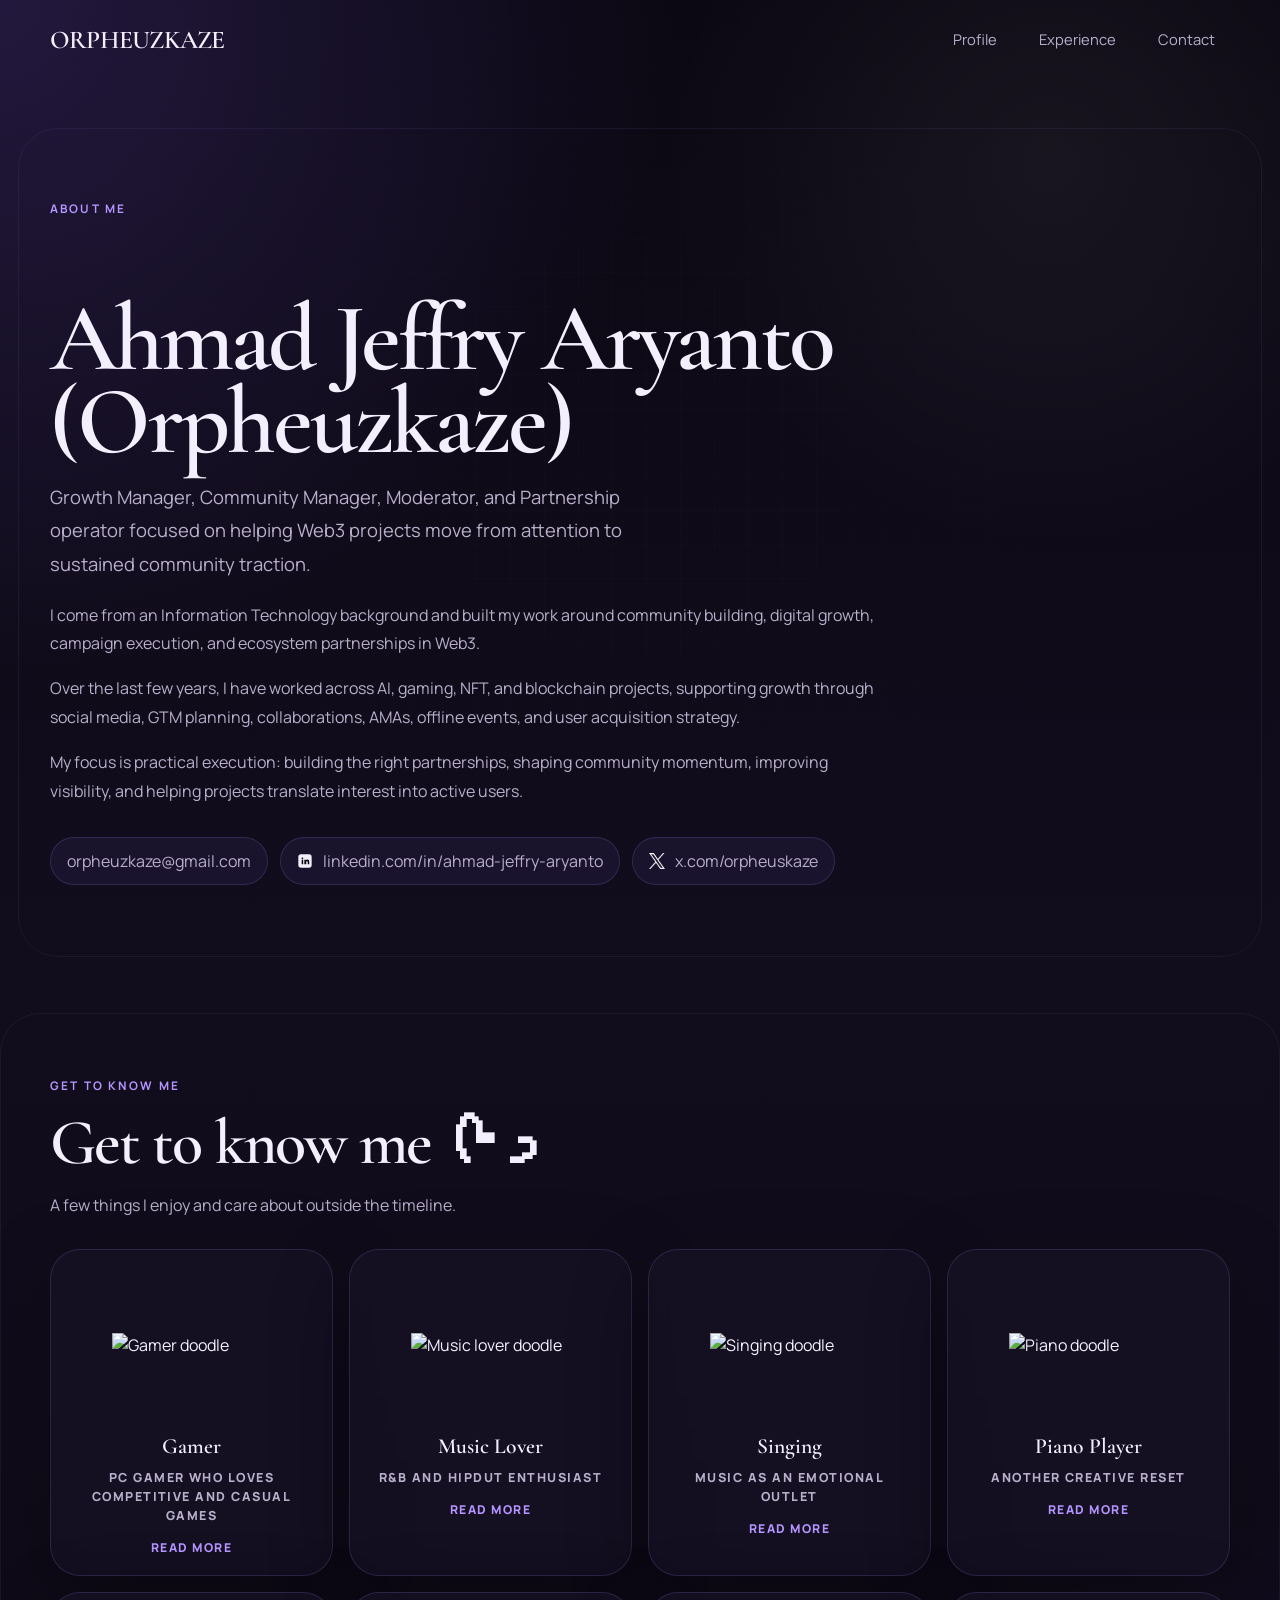
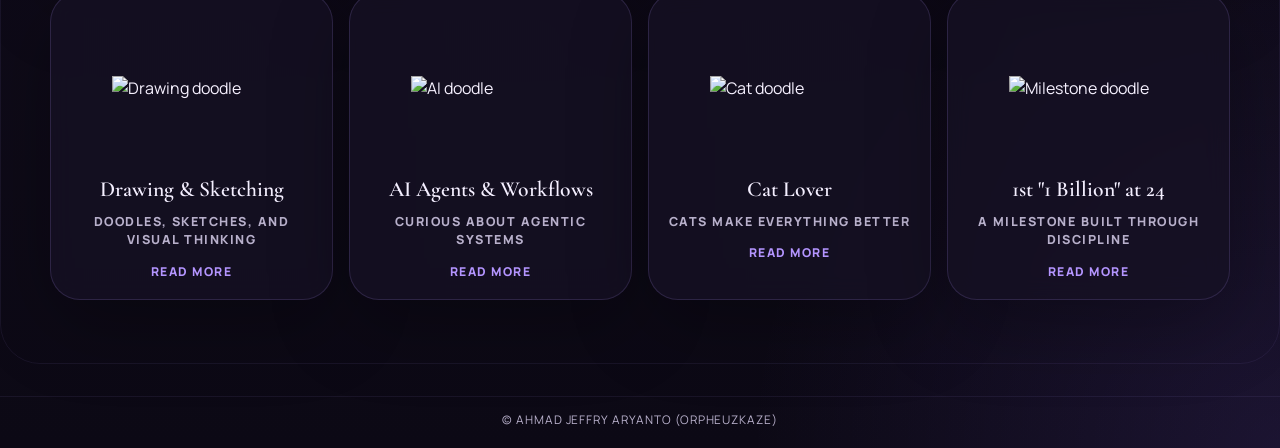
==== profile.html @ c7b9af0c "Initial portfolio site" ====
<!DOCTYPE html>
<html lang="en">
  <head>
    <meta charset="UTF-8" />
    <meta name="viewport" content="width=device-width, initial-scale=1.0" />
    <title>About Ahmad Jeffry Aryanto</title>
    <meta
      name="description"
      content="More about Ahmad Jeffry Aryanto (Orpheuzkaze), including profile, focus areas, and background."
    />
    <link rel="preconnect" href="https://fonts.googleapis.com" />
    <link rel="preconnect" href="https://fonts.gstatic.com" crossorigin />
    <link
      href="https://fonts.googleapis.com/css2?family=Cormorant+Garamond:wght@500;600;700&family=Manrope:wght@400;500;600;700;800&display=swap"
      rel="stylesheet"
    />
    <link rel="stylesheet" href="./styles.css?v=20260502h" />
  </head>
  <body>
    <header class="site-header">
      <div class="container header-inner">
        <a class="brand" href="./index.html">ORPHEUZKAZE</a>
        <nav class="site-nav">
          <a href="./index.html#profile">Profile</a>
          <a href="./index.html#experience">Experience</a>
          <a href="./index.html#contact">Contact</a>
        </nav>
      </div>
    </header>

    <main class="subpage-main">
      <section class="section">
        <div class="container profile-page-grid">
          <div class="profile-copy">
            <p class="eyebrow">About Me</p>
            <h1 class="subpage-title">Ahmad Jeffry Aryanto (Orpheuzkaze)</h1>
            <p class="profile-lead">
              Growth Manager, Community Manager, Moderator, and Partnership
              operator focused on helping Web3 projects move from attention to
              sustained community traction.
            </p>
            <p class="body-text">
              I come from an Information Technology background and built my work
              around community building, digital growth, campaign execution, and
              ecosystem partnerships in Web3.
            </p>
            <p class="body-text">
              Over the last few years, I have worked across AI, gaming, NFT,
              and blockchain projects, supporting growth through social media,
              GTM planning, collaborations, AMAs, offline events, and user
              acquisition strategy.
            </p>
            <p class="body-text">
              My focus is practical execution: building the right partnerships,
              shaping community momentum, improving visibility, and helping
              projects translate interest into active users.
            </p>

            <div class="contact-row">
              <a href="mailto:orpheuzkaze@gmail.com" class="social-link">
                <span>orpheuzkaze@gmail.com</span>
              </a>
              <a href="https://www.linkedin.com/in/ahmad-jeffry-aryanto-00a70b88/?locale=en" target="_blank" rel="noreferrer" class="social-link">
                <span class="social-icon social-icon-linkedin" aria-hidden="true">
                  <svg viewBox="0 0 24 24" aria-hidden="true" focusable="false">
                    <rect x="2" y="2" width="20" height="20" rx="4" fill="currentColor"></rect>
                    <path fill="#09070f" d="M7 10h2.3v7H7zm1.15-3.3a1.35 1.35 0 1 1 0 2.7 1.35 1.35 0 0 1 0-2.7zM11 10h2.2v1h.03c.31-.58 1.1-1.2 2.27-1.2 2.43 0 2.88 1.6 2.88 3.7V17h-2.3v-3.1c0-.74-.01-1.69-1.03-1.69-1.04 0-1.2.81-1.2 1.64V17H11z"></path>
                  </svg>
                </span>
                <span>linkedin.com/in/ahmad-jeffry-aryanto</span>
              </a>
              <a href="https://x.com/orpheuskaze" target="_blank" rel="noreferrer" class="social-link">
                <img src="./assets/x-logo-icon.png" alt="" class="social-icon-image" aria-hidden="true" />
                <span>x.com/orpheuskaze</span>
              </a>
            </div>
          </div>
        </div>
      </section>

      <section class="section">
        <div class="container">
          <p class="eyebrow">Get To Know Me</p>
          <h2>Get to know me ᢉ𐭩</h2>
          <p class="experience-summary">A few things I enjoy and care about outside the timeline.</p>

          <div class="beyond-grid">
            <details class="beyond-card">
              <summary class="beyond-card__summary">
                <span class="beyond-card__image-wrap">
                  <img src="https://www.lintangkusuma.site/images/doodle-gaming.jpg" alt="Gamer doodle" class="beyond-card__image" loading="lazy" />
                </span>
                <span class="beyond-card__title">Gamer</span>
                <span class="beyond-card__short">PC gamer who loves competitive and casual games</span>
                <span class="beyond-card__toggle">Read more</span>
              </summary>
              <p class="beyond-card__detail">I'm a PC gamer through and through and always up for a good session. While I play a variety of games, Dota 2 holds a special place for me. Gaming keeps my strategy, patience, and focus sharp under pressure.</p>
            </details>

            <details class="beyond-card">
              <summary class="beyond-card__summary">
                <span class="beyond-card__image-wrap">
                  <img src="https://www.lintangkusuma.site/images/doodle-music.jpg" alt="Music lover doodle" class="beyond-card__image" loading="lazy" />
                </span>
                <span class="beyond-card__title">Music Lover</span>
                <span class="beyond-card__short">R&amp;B and hipdut enthusiast</span>
                <span class="beyond-card__toggle">Read more</span>
              </summary>
              <p class="beyond-card__detail">My playlist is a mix of R&amp;B and Indonesian hip-hop. Music keeps me focused while working and gives me energy outside of work too.</p>
            </details>

            <details class="beyond-card">
              <summary class="beyond-card__summary">
                <span class="beyond-card__image-wrap">
                  <img src="https://www.lintangkusuma.site/images/doodle-singing.jpg" alt="Singing doodle" class="beyond-card__image" loading="lazy" />
                </span>
                <span class="beyond-card__title">Singing</span>
                <span class="beyond-card__short">Music as an emotional outlet</span>
                <span class="beyond-card__toggle">Read more</span>
              </summary>
              <p class="beyond-card__detail">Singing is one of the easiest ways for me to release stress and reset my mood. It keeps me grounded and helps me stay balanced.</p>
            </details>

            <details class="beyond-card">
              <summary class="beyond-card__summary">
                <span class="beyond-card__image-wrap">
                  <img src="https://www.lintangkusuma.site/images/doodle-piano.jpg" alt="Piano doodle" class="beyond-card__image" loading="lazy" />
                </span>
                <span class="beyond-card__title">Piano Player</span>
                <span class="beyond-card__short">Another creative reset</span>
                <span class="beyond-card__toggle">Read more</span>
              </summary>
              <p class="beyond-card__detail">Playing piano gives me another creative outlet away from screens. It helps me slow down, focus, and recharge.</p>
            </details>

            <details class="beyond-card">
              <summary class="beyond-card__summary">
                <span class="beyond-card__image-wrap">
                  <img src="https://www.lintangkusuma.site/images/doodle-drawing.jpg" alt="Drawing doodle" class="beyond-card__image" loading="lazy" />
                </span>
                <span class="beyond-card__title">Drawing &amp; Sketching</span>
                <span class="beyond-card__short">Doodles, sketches, and visual thinking</span>
                <span class="beyond-card__toggle">Read more</span>
              </summary>
              <p class="beyond-card__detail">I like drawing and sketching casually. It helps me clear my head and think about ideas from a different visual angle.</p>
            </details>

            <details class="beyond-card">
              <summary class="beyond-card__summary">
                <span class="beyond-card__image-wrap">
                  <img src="https://www.lintangkusuma.site/images/doodle-ai.jpg" alt="AI doodle" class="beyond-card__image" loading="lazy" />
                </span>
                <span class="beyond-card__title">AI Agents &amp; Workflows</span>
                <span class="beyond-card__short">Curious about agentic systems</span>
                <span class="beyond-card__toggle">Read more</span>
              </summary>
              <p class="beyond-card__detail">I am deeply curious about AI agents, agentic workflows, and how automation can support complex execution. I enjoy exploring where these systems can create leverage.</p>
            </details>

            <details class="beyond-card">
              <summary class="beyond-card__summary">
                <span class="beyond-card__image-wrap">
                  <img src="https://www.lintangkusuma.site/images/doodle-cat.jpg" alt="Cat doodle" class="beyond-card__image" loading="lazy" />
                </span>
                <span class="beyond-card__title">Cat Lover</span>
                <span class="beyond-card__short">Cats make everything better</span>
                <span class="beyond-card__toggle">Read more</span>
              </summary>
              <p class="beyond-card__detail">I absolutely adore cats. They bring calm energy, personality, and a kind of quiet comfort that makes everything feel lighter.</p>
            </details>

            <details class="beyond-card">
              <summary class="beyond-card__summary">
                <span class="beyond-card__image-wrap">
                  <img src="https://www.lintangkusuma.site/images/doodle-milestone.jpg" alt="Milestone doodle" class="beyond-card__image" loading="lazy" />
                </span>
                <span class="beyond-card__title">1st "1 Billion" at 24</span>
                <span class="beyond-card__short">A milestone built through discipline</span>
                <span class="beyond-card__toggle">Read more</span>
              </summary>
              <p class="beyond-card__detail">Reaching my first 1 billion rupiah at 24 mattered because of what it represented: discipline, sacrifice, consistency, and building real security for my family.</p>
            </details>
          </div>
        </div>
      </section>
    </main>

    <footer class="site-footer">
      <div class="container">
        <p>&copy; Ahmad Jeffry Aryanto (Orpheuzkaze)</p>
      </div>
    </footer>
    <script src="./site.js?v=20260502d"></script>
  </body>
</html>
---- styles.css ----
:root {
  --bg: #0b0813;
  --bg-soft: #130f20;
  --panel: rgba(22, 17, 35, 0.8);
  --panel-strong: rgba(27, 21, 42, 0.94);
  --text: #f4efff;
  --muted: #b8b0cb;
  --accent: #8d63ff;
  --accent-strong: #b495ff;
  --border: rgba(180, 149, 255, 0.16);
  --border-strong: rgba(180, 149, 255, 0.32);
  --shadow: 0 24px 80px rgba(0, 0, 0, 0.28);
  --max-width: 1180px;
}

* {
  box-sizing: border-box;
}

*::before,
*::after {
  box-sizing: border-box;
}

html {
  scroll-behavior: smooth;
}

body {
  margin: 0;
  overflow-x: hidden;
  font-family: "Manrope", sans-serif;
  line-height: 1.6;
  color: var(--text);
  background:
    radial-gradient(circle at top left, rgba(141, 99, 255, 0.18), transparent 28%),
    radial-gradient(circle at 82% 8%, rgba(255, 255, 255, 0.05), transparent 18%),
    radial-gradient(circle at bottom right, rgba(141, 99, 255, 0.12), transparent 22%),
    linear-gradient(180deg, #0b0813 0%, #120d1d 48%, #0c0915 100%);
}

body::before {
  content: "";
  position: fixed;
  inset: 0;
  pointer-events: none;
  background-image:
    linear-gradient(rgba(255, 255, 255, 0.028) 1px, transparent 1px),
    linear-gradient(90deg, rgba(255, 255, 255, 0.028) 1px, transparent 1px);
  background-size: 34px 34px;
  mask-image: radial-gradient(circle at center, black 22%, transparent 92%);
  opacity: 0.45;
}

a {
  color: inherit;
  text-decoration: none;
  overflow-wrap: anywhere;
}

img {
  display: block;
  width: 100%;
  max-width: 100%;
}

.container {
  width: min(calc(100% - 40px), var(--max-width));
  margin: 0 auto;
}

.site-header {
  position: sticky;
  top: 0;
  z-index: 20;
  transition: background-color 180ms ease, border-color 180ms ease, box-shadow 180ms ease;
}

.site-header.is-scrolled {
  background: rgba(11, 8, 19, 0.78);
  backdrop-filter: blur(18px);
  border-bottom: 1px solid rgba(180, 149, 255, 0.08);
  box-shadow: 0 10px 40px rgba(0, 0, 0, 0.18);
}

.header-inner {
  display: flex;
  align-items: center;
  justify-content: space-between;
  gap: 20px;
  padding: 18px 0;
}

.brand,
h1,
h2,
h3,
.section-title,
.subpage-title,
.experience-title {
  font-family: "Cormorant Garamond", serif;
  letter-spacing: -0.03em;
}

.brand {
  font-size: 1.6rem;
  font-weight: 600;
  line-height: 1;
}

.site-nav {
  display: flex;
  flex-wrap: wrap;
  justify-content: flex-end;
  gap: 12px;
  color: var(--muted);
  font-size: 0.92rem;
}

.site-nav a {
  padding: 9px 14px;
  border: 1px solid transparent;
  border-radius: 999px;
  transition: background-color 160ms ease, border-color 160ms ease, color 160ms ease, transform 160ms ease;
}

.site-nav a:hover,
.site-nav a:focus-visible {
  color: var(--text);
  border-color: var(--border);
  background: rgba(180, 149, 255, 0.08);
  transform: translateY(-1px);
}

a:focus-visible,
button:focus-visible {
  outline: 2px solid var(--accent-strong);
  outline-offset: 3px;
}

.section {
  position: relative;
  padding: 96px 0;
}

.section[id] {
  scroll-margin-top: 108px;
}

.section::before {
  content: "";
  position: absolute;
  inset: 24px 18px;
  border: 1px solid rgba(180, 149, 255, 0.08);
  border-radius: 40px;
  pointer-events: none;
}

.section:nth-of-type(even)::before {
  inset: 32px 0;
}

.hero {
  padding-top: 46px;
}

.hero-grid,
.two-column {
  display: grid;
  grid-template-columns: minmax(0, 0.84fr) minmax(0, 1.16fr);
  gap: 42px;
  align-items: center;
}

.profile-spotlight,
.profile-page-grid {
  display: grid;
  grid-template-columns: minmax(0, 1fr);
  gap: 28px;
}

.hero-copy,
.profile-copy,
.experience-intro,
.contact-box > div:first-child {
  position: relative;
  z-index: 1;
}

.hero-copy,
.profile-copy,
.experience-intro,
.experience-body,
.highlight-card,
.mini-panel,
.contact-box {
  min-width: 0;
}

.image-shell,
.role-card,
.highlight-card,
.mini-panel,
.contact-box,
.experience-logo-card {
  border: 1px solid var(--border);
  background: var(--panel);
  box-shadow: var(--shadow);
  backdrop-filter: blur(12px);
}

.image-shell {
  display: flex;
  align-items: stretch;
  justify-content: center;
  overflow: hidden;
  border-radius: 36px;
  transform: translateY(calc(var(--parallax-shift, 0) * 1px));
  transition: transform 220ms ease, box-shadow 220ms ease;
}

.image-shell img {
  width: 100%;
  height: auto;
  object-fit: cover;
  object-position: top center;
}

.profile-fallback {
  display: none;
  width: 100%;
  min-height: 520px;
  padding: 40px;
  align-items: center;
  justify-content: center;
  flex-direction: column;
  gap: 12px;
  text-align: center;
  color: var(--text);
  background:
    radial-gradient(circle at 30% 22%, rgba(180, 149, 255, 0.34), transparent 24%),
    radial-gradient(circle at 70% 76%, rgba(141, 99, 255, 0.26), transparent 28%),
    linear-gradient(180deg, rgba(17, 12, 28, 0.96), rgba(11, 8, 19, 0.98));
}

.profile-fallback__initials {
  display: inline-flex;
  align-items: center;
  justify-content: center;
  width: 136px;
  height: 136px;
  border: 1px solid var(--border-strong);
  border-radius: 50%;
  box-shadow: inset 0 0 0 12px rgba(180, 149, 255, 0.05);
  font-family: "Cormorant Garamond", serif;
  font-size: 3.4rem;
  font-weight: 700;
  letter-spacing: 0.04em;
}

.profile-fallback__label {
  color: var(--muted);
  font-size: 0.95rem;
  letter-spacing: 0.08em;
  text-transform: uppercase;
}

.image-shell.is-image-failed .profile-fallback {
  display: flex;
}

.image-shell.is-image-failed img {
  display: none;
}

.hero-media .image-shell img {
  aspect-ratio: auto;
  object-position: center top;
}

.image-grid .image-shell img,
.source-image img {
  object-fit: contain;
  background:
    radial-gradient(circle at top, rgba(141, 99, 255, 0.12), transparent 40%),
    rgba(8, 6, 14, 0.52);
}

.hero-media .image-shell {
  min-height: 0;
}

.source-image {
  min-height: 100%;
}

.source-image img {
  height: auto;
}

.hero-copy h1,
h2,
h3,
p {
  margin-top: 0;
}

p,
li {
  overflow-wrap: break-word;
}

.eyebrow {
  margin: 0 0 18px;
  color: var(--accent-strong);
  text-transform: uppercase;
  letter-spacing: 0.18em;
  font-size: 0.74rem;
  font-weight: 700;
}

h1 {
  margin-bottom: 20px;
  font-size: clamp(4.6rem, 10vw, 8.4rem);
  line-height: 0.84;
  font-weight: 600;
  text-wrap: balance;
}

h2 {
  margin-bottom: 18px;
  font-size: clamp(2.7rem, 5vw, 4.7rem);
  line-height: 0.92;
  font-weight: 600;
  text-wrap: balance;
}

h3 {
  font-size: clamp(1.45rem, 2vw, 1.85rem);
  line-height: 1.08;
  font-weight: 600;
  text-wrap: balance;
}

.hero-text,
.body-text,
.profile-lead,
.mini-panel p,
.highlight-card li,
.site-nav,
.contact-row a,
.experience-meta,
.experience-body li,
.experience-summary,
.experience-logo-card span,
.site-footer p {
  color: var(--muted);
}

.hero-text {
  max-width: 18ch;
  margin-bottom: 0;
  font-size: clamp(1.3rem, 2vw, 1.6rem);
  line-height: 1.45;
}

.body-text,
.experience-meta,
.experience-body li,
.highlight-card li,
.mini-panel p {
  line-height: 1.8;
  font-size: 1rem;
}

.profile-lead {
  margin-bottom: 20px;
  max-width: 56ch;
  font-size: 1.15rem;
  line-height: 1.8;
}

.profile-copy {
  width: min(100%, 840px);
}

.section-title {
  margin: 0 0 16px;
  color: var(--accent-strong);
  font-size: clamp(2.5rem, 4vw, 3.4rem);
  line-height: 0.9;
  font-weight: 600;
}

.profile-details {
  display: grid;
  grid-template-columns: repeat(3, minmax(0, 1fr));
  gap: 14px;
  margin-top: 34px;
}

.profile-detail {
  padding: 18px 20px;
  border: 1px solid var(--border);
  border-radius: 24px;
  background: rgba(141, 99, 255, 0.08);
  transition: transform 180ms ease, border-color 180ms ease, background-color 180ms ease;
}

.profile-detail:hover {
  transform: translateY(-3px);
  border-color: var(--border-strong);
  background: rgba(141, 99, 255, 0.12);
}

.profile-detail span,
.role-card span,
.experience-year {
  display: block;
  margin-bottom: 8px;
  color: var(--accent-strong);
  text-transform: uppercase;
  letter-spacing: 0.16em;
  font-size: 0.72rem;
  font-weight: 800;
}

.profile-detail strong {
  display: block;
  color: var(--text);
  font-size: 1rem;
  font-weight: 700;
}

.profile-actions {
  display: flex;
  flex-wrap: wrap;
  gap: 12px;
  margin-top: 22px;
}

.button-link {
  display: inline-flex;
  align-items: center;
  justify-content: center;
  min-height: 54px;
  margin-top: 8px;
  padding: 0 24px;
  border: 1px solid var(--text);
  border-radius: 999px;
  background: var(--text);
  color: #0b0813;
  font-weight: 700;
  text-transform: uppercase;
  letter-spacing: 0.08em;
  font-size: 0.77rem;
  line-height: 1.25;
  text-align: center;
  cursor: pointer;
  appearance: none;
  transition: transform 180ms ease, background-color 180ms ease, color 180ms ease, border-color 180ms ease;
}

.button-link:hover {
  transform: translateY(-2px);
  background: var(--accent-strong);
  border-color: var(--accent-strong);
  color: #0b0813;
}

.cv-button {
  background: transparent;
  color: var(--text);
}

.cv-button:hover {
  color: #fffaf4;
}

.role-grid {
  display: grid;
  grid-template-columns: repeat(2, minmax(0, 1fr));
  gap: 14px;
  margin-top: 30px;
}

.role-card,
.highlight-card,
.mini-panel {
  padding: 22px;
  border-radius: 28px;
}

.role-card {
  min-height: 116px;
  display: grid;
  align-content: space-between;
  background:
    linear-gradient(180deg, rgba(33, 25, 51, 0.88), rgba(16, 12, 26, 0.94)),
    radial-gradient(circle at top right, rgba(141, 99, 255, 0.18), transparent 35%);
}

.role-card strong {
  font-size: 1.4rem;
  font-weight: 700;
  line-height: 1;
}

.contact-row {
  display: flex;
  flex-wrap: wrap;
  gap: 12px;
  margin-top: 32px;
}

.contact-row a {
  min-height: 48px;
  min-width: 0;
  display: inline-flex;
  align-items: center;
  padding: 0 16px;
  border: 1px solid var(--border);
  border-radius: 999px;
  background: rgba(141, 99, 255, 0.08);
  line-height: 1.4;
  transition: transform 160ms ease, border-color 160ms ease, background-color 160ms ease, color 160ms ease;
}

.contact-row a:hover {
  transform: translateY(-2px);
  border-color: var(--border-strong);
  background: rgba(141, 99, 255, 0.16);
  color: var(--text);
}

.social-link {
  gap: 10px;
}

.social-icon {
  display: inline-flex;
  align-items: center;
  justify-content: center;
  flex: 0 0 auto;
}

.social-icon-linkedin {
  width: 16px;
  height: 16px;
  color: var(--text);
}

.social-icon-linkedin svg {
  display: block;
  width: 100%;
  height: 100%;
}

.social-icon-image {
  width: 16px;
  height: 16px;
  object-fit: contain;
  flex: 0 0 auto;
}

.mini-panel {
  margin-top: 22px;
}

.mini-panel strong {
  display: block;
  margin-bottom: 10px;
  font-family: "Cormorant Garamond", serif;
  font-size: 1.55rem;
  font-weight: 600;
}

.experience-logos {
  display: grid;
  grid-template-columns: repeat(4, minmax(0, 1fr));
  gap: 16px;
  margin-top: 8px;
}

.experience-logo-card {
  display: grid;
  align-items: center;
  gap: 12px;
  min-height: 156px;
  padding: 18px;
  border-radius: 30px;
  transition: transform 180ms ease, border-color 180ms ease, background-color 180ms ease;
}

.experience-logo-card:hover {
  transform: translateY(-4px);
  border-color: var(--border-strong);
  background: var(--panel-strong);
}

.experience-logo-card img {
  width: 100%;
  max-width: 160px;
  max-height: 74px;
  object-fit: contain;
  justify-self: center;
  filter: grayscale(1) contrast(1.05);
  transition: filter 180ms ease, transform 180ms ease;
}

.experience-logo-card:hover img {
  filter: grayscale(0);
  transform: scale(1.02);
}

.experience-logo-card span {
  font-size: 0.76rem;
  font-weight: 800;
  letter-spacing: 0.14em;
  line-height: 1.5;
  text-align: center;
}

.experience-section {
  display: grid;
  gap: 32px;
  grid-template-columns: minmax(0, 1fr);
}

.experience-intro {
  max-width: 760px;
}

.experience-summary {
  margin: 0;
  max-width: 60ch;
  line-height: 1.85;
}

.experience-timeline {
  display: grid;
  gap: 6px;
}

.experience-entry {
  display: grid;
  grid-template-columns: minmax(150px, 180px) minmax(0, 1fr);
  gap: 22px;
  padding: 28px 0;
  border-top: 1px solid rgba(180, 149, 255, 0.1);
}

.experience-entry:last-child {
  border-bottom: 1px solid rgba(180, 149, 255, 0.1);
}

.experience-year {
  padding-top: 4px;
}

.experience-body {
  display: grid;
  gap: 10px;
}

.experience-title {
  display: inline-flex;
  width: fit-content;
  font-size: 2rem;
  font-weight: 600;
  line-height: 1;
  transition: color 160ms ease;
}

.experience-title:hover {
  color: var(--accent-strong);
}

.experience-meta {
  margin: 0;
  max-width: 58ch;
}

.experience-body ul,
.highlight-card ul {
  margin: 0;
  padding-left: 18px;
  display: grid;
  gap: 9px;
}

.source-image {
  margin-top: 20px;
}

.highlight-stack {
  display: grid;
  gap: 18px;
  margin-top: 26px;
}

.highlight-card {
  display: grid;
  grid-template-columns: minmax(0, 0.38fr) minmax(0, 0.62fr);
  gap: 20px;
  align-items: start;
}

.highlight-card h3 {
  margin-bottom: 0;
  font-size: 2rem;
}

.image-grid,
.event-grid {
  margin-top: 28px;
}

.brands-section h2 {
  margin-bottom: 0;
}

.kpis-section h2 {
  max-width: 16ch;
  margin-bottom: 0;
}

.marquee {
  position: relative;
  margin-top: 28px;
  overflow: hidden;
  border: 1px solid var(--border);
  border-radius: 34px;
  background: rgba(18, 13, 29, 0.64);
  box-shadow: var(--shadow);
}

.marquee::before,
.marquee::after {
  content: "";
  position: absolute;
  top: 0;
  bottom: 0;
  width: 72px;
  z-index: 1;
  pointer-events: none;
}

.marquee::before {
  left: 0;
  background: linear-gradient(90deg, rgba(11, 8, 19, 0.94), rgba(11, 8, 19, 0));
}

.marquee::after {
  right: 0;
  background: linear-gradient(270deg, rgba(11, 8, 19, 0.94), rgba(11, 8, 19, 0));
}

.marquee__track {
  display: flex;
  width: max-content;
  animation: marquee-scroll 28s linear infinite;
}

.marquee:hover .marquee__track {
  animation-play-state: paused;
}

.marquee__group {
  display: flex;
  align-items: center;
  gap: 16px;
  padding: 22px 16px;
}

.marquee-logo-card {
  flex: 0 0 220px;
  display: flex;
  align-items: center;
  justify-content: center;
  flex-direction: column;
  gap: 14px;
  min-height: 124px;
  padding: 22px 24px;
  border: 1px solid rgba(180, 149, 255, 0.12);
  border-radius: 28px;
  background: rgba(25, 19, 39, 0.88);
  transition: transform 180ms ease, border-color 180ms ease, background-color 180ms ease;
  text-align: center;
}

.marquee-logo-card:hover {
  transform: translateY(-3px);
  border-color: var(--border-strong);
  background: rgba(31, 24, 47, 0.98);
}

.marquee-logo-card img {
  width: 72px;
  height: 72px;
  object-fit: contain;
  border-radius: 18px;
  background: rgba(255, 255, 255, 0.98);
  padding: 12px;
  transition: transform 180ms ease, box-shadow 180ms ease;
}

.marquee-logo-card__sub {
  color: var(--muted);
  font-size: 0.82rem;
  font-weight: 800;
  letter-spacing: 0.12em;
  text-transform: uppercase;
  line-height: 1.3;
}

.marquee-logo-card:hover img {
  transform: scale(1.05);
  box-shadow: 0 12px 26px rgba(0, 0, 0, 0.22);
}

.marquee-logo-card:hover .marquee-logo-card__sub {
  color: var(--text);
}

.kpis-intro {
  display: grid;
  grid-template-columns: repeat(2, minmax(0, 1fr));
  gap: 22px;
  margin-top: 30px;
}

.kpi-card {
  border: 1px solid var(--border);
  border-radius: 32px;
  background: rgba(18, 13, 29, 0.84);
  box-shadow: var(--shadow);
  backdrop-filter: blur(12px);
}

.kpi-card-text {
  padding: 28px;
  display: grid;
  align-content: start;
  gap: 14px;
  min-height: 0;
}

.kpi-card-text p,
.kpi-stat-card p {
  margin: 0;
  color: var(--muted);
  line-height: 1.8;
}

.kpi-label {
  display: inline-flex;
  width: fit-content;
  color: var(--accent-strong);
  text-transform: uppercase;
  letter-spacing: 0.16em;
  font-size: 0.72rem;
  font-weight: 800;
}

.kpi-stat-card strong {
  font-family: "Cormorant Garamond", serif;
  color: var(--text);
  line-height: 0.95;
  letter-spacing: -0.03em;
}

.kpi-metrics {
  display: grid;
  grid-template-columns: repeat(3, minmax(0, 1fr));
  gap: 22px;
  margin-top: 22px;
}

.kpi-stat-card {
  min-width: 0;
  padding: 26px 24px 24px;
  display: grid;
  gap: 10px;
}

.kpi-stat-card strong {
  font-size: clamp(3rem, 5vw, 4.6rem);
}

.kpi-stat-label {
  color: var(--text);
  font-size: 1rem;
  font-weight: 700;
  line-height: 1.35;
}

.kpi-stat-card p {
  max-width: 28ch;
  font-size: 0.95rem;
}

.awards-section h2 {
  max-width: 18ch;
  margin-bottom: 0;
}

.awards-table {
  margin-top: 30px;
  border: 1px solid var(--border);
  border-radius: 32px;
  overflow: hidden;
  background: linear-gradient(180deg, rgba(19, 14, 31, 0.96), rgba(11, 8, 19, 0.98));
  box-shadow: var(--shadow);
}

.award-row {
  display: grid;
  grid-template-columns: minmax(110px, 140px) minmax(0, 1fr);
  gap: 24px;
  align-items: start;
  min-width: 0;
  padding: 28px 30px;
  border-top: 1px solid rgba(180, 149, 255, 0.08);
  transition: background-color 180ms ease, border-color 180ms ease, transform 180ms ease;
}

.award-row:first-child {
  border-top: 0;
}

.award-row:hover {
  background: rgba(141, 99, 255, 0.12);
  border-color: rgba(180, 149, 255, 0.16);
}

.award-row:hover .award-year,
.award-row:hover .kpi-label {
  color: var(--text);
}

.award-row:hover .award-row__content strong {
  color: var(--accent-strong);
}

.award-row-feature {
  background:
    linear-gradient(180deg, rgba(30, 22, 48, 0.98), rgba(17, 12, 28, 0.98)),
    radial-gradient(circle at top right, rgba(180, 149, 255, 0.18), transparent 42%);
}

.award-row__meta {
  display: grid;
  gap: 10px;
  align-content: start;
}

.award-row__content {
  display: grid;
  gap: 12px;
  min-width: 0;
}

.award-row__content strong {
  font-family: "Cormorant Garamond", serif;
  font-size: clamp(1.35rem, 2vw, 1.9rem);
  line-height: 1.08;
  letter-spacing: -0.015em;
  font-weight: 600;
}

.award-row__content p {
  margin: 0;
  color: var(--muted);
  max-width: 58ch;
  font-size: 0.98rem;
  line-height: 1.65;
}

.award-row-feature .award-row__content strong {
  font-size: clamp(1.7rem, 2.8vw, 2.4rem);
  line-height: 1.02;
}

.award-year {
  color: var(--accent-strong);
  text-transform: uppercase;
  letter-spacing: 0.16em;
  font-size: 0.68rem;
  font-weight: 800;
}

.image-grid {
  display: grid;
  grid-template-columns: repeat(2, minmax(0, 1fr));
  gap: 18px;
}

.image-grid-two {
  grid-template-columns: repeat(2, minmax(0, 1fr));
}

.event-grid {
  display: grid;
  grid-template-columns: repeat(2, minmax(0, 1fr));
  gap: 18px;
}

.contact-section {
  padding-bottom: 84px;
}

.contact-box {
  display: grid;
  grid-template-columns: minmax(0, 0.88fr) minmax(0, 1.12fr);
  gap: 26px;
  padding: 28px;
  border-radius: 36px;
  align-items: start;
}

.contact-box .contact-row {
  margin-top: 6px;
}

.beyond-grid {
  display: grid;
  grid-template-columns: repeat(4, minmax(0, 1fr));
  gap: 16px;
  margin-top: 28px;
}

.beyond-card {
  display: grid;
  align-content: start;
  min-height: 100%;
  border: 1px solid var(--border);
  border-radius: 30px;
  background: var(--panel);
  box-shadow: var(--shadow);
  backdrop-filter: blur(12px);
  transition: transform 180ms ease, border-color 180ms ease, background-color 180ms ease;
}

.beyond-card__summary {
  list-style: none;
  display: grid;
  align-content: start;
  gap: 12px;
  padding: 18px;
  cursor: pointer;
}

.beyond-card__summary::-webkit-details-marker {
  display: none;
}

.beyond-card__image-wrap {
  display: flex;
  align-items: center;
  justify-content: center;
  min-height: 156px;
  border-radius: 24px;
  overflow: hidden;
}

.beyond-card__image {
  width: 100%;
  max-width: 160px;
  max-height: 120px;
  height: auto;
  object-fit: contain;
  transition: transform 180ms ease, filter 180ms ease;
  filter: grayscale(0.04) contrast(1.02);
}

.beyond-card__title {
  display: block;
  color: var(--text);
  font-family: "Cormorant Garamond", serif;
  font-size: 1.35rem;
  font-weight: 600;
  line-height: 1;
  text-align: center;
}

.beyond-card__short {
  display: block;
  color: var(--muted);
  font-size: 0.78rem;
  font-weight: 800;
  letter-spacing: 0.12em;
  line-height: 1.5;
  text-align: center;
  text-transform: uppercase;
}

.beyond-card__toggle {
  display: inline-flex;
  justify-content: center;
  color: var(--accent-strong);
  font-size: 0.76rem;
  font-weight: 800;
  letter-spacing: 0.12em;
  text-transform: uppercase;
}

.beyond-card__detail {
  margin: 0;
  padding: 0 18px 18px;
  color: var(--muted);
  font-size: 0.92rem;
  line-height: 1.7;
}

.beyond-card:not([open]) .beyond-card__detail {
  display: none;
}

.beyond-card[open] .beyond-card__toggle {
  color: var(--text);
}

.beyond-card[open] .beyond-card__toggle::after {
  content: " / Close";
}

.beyond-card:hover {
  transform: translateY(-4px);
  border-color: var(--border-strong);
  background: var(--panel-strong);
}

.beyond-card:hover .beyond-card__image {
  transform: scale(1.03);
  filter: grayscale(0);
}

.site-footer {
  border-top: 1px solid rgba(180, 149, 255, 0.08);
  padding: 14px 0 18px;
}

.subpage-main {
  min-height: calc(100vh - 160px);
  padding-top: 24px;
}

.subpage-title {
  margin-bottom: 18px;
  font-size: clamp(3.6rem, 8vw, 6rem);
  line-height: 0.86;
  font-weight: 600;
}

.site-footer p {
  margin: 0;
  text-align: center;
  font-size: 0.74rem;
  letter-spacing: 0.08em;
  text-transform: uppercase;
}

@keyframes marquee-scroll {
  from {
    transform: translateX(0);
  }

  to {
    transform: translateX(-50%);
  }
}

.zoomable-image {
  cursor: zoom-in;
}

.lightbox {
  position: fixed;
  inset: 0;
  z-index: 50;
  display: flex;
  align-items: center;
  justify-content: center;
  padding: 24px;
  background: rgba(5, 3, 10, 0.82);
  backdrop-filter: blur(18px);
  opacity: 0;
  visibility: hidden;
  pointer-events: none;
  transition: opacity 180ms ease, visibility 180ms ease;
}

.lightbox.is-open {
  opacity: 1;
  visibility: visible;
  pointer-events: auto;
}

.lightbox__panel {
  position: relative;
  width: min(100%, 1080px);
  max-height: 92vh;
  padding: 14px;
  border: 1px solid var(--border-strong);
  border-radius: 30px;
  background: rgba(18, 13, 29, 0.92);
  box-shadow: 0 28px 100px rgba(0, 0, 0, 0.42);
}

.lightbox__image {
  width: 100%;
  max-height: calc(92vh - 28px);
  object-fit: contain;
  border-radius: 20px;
}

.lightbox__close {
  position: absolute;
  top: 14px;
  right: 14px;
  width: 42px;
  height: 42px;
  border: 1px solid var(--border);
  border-radius: 999px;
  background: rgba(11, 8, 19, 0.88);
  color: var(--text);
  font: inherit;
  font-size: 1.2rem;
  line-height: 1;
  cursor: pointer;
}

[data-reveal] {
  opacity: 0;
  transform: translateY(34px) scale(0.985);
  transition: opacity 700ms ease, transform 700ms cubic-bezier(0.22, 1, 0.36, 1);
  transition-delay: calc(var(--reveal-order, 0) * 70ms);
}

[data-reveal].is-visible {
  opacity: 1;
  transform: translateY(0) scale(1);
}

@media (prefers-reduced-motion: reduce) {
  html {
    scroll-behavior: auto;
  }

  [data-reveal] {
    opacity: 1;
    transform: none;
    transition: none;
  }

  .image-shell,
  .site-nav a,
  .button-link,
  .contact-row a,
  .experience-logo-card,
  .profile-detail,
  .marquee-logo-card,
  .marquee__track {
    transition: none;
  }

  .marquee__track {
    animation: none;
  }
}

@media (min-width: 1400px) {
  :root {
    --max-width: 1280px;
  }

  .hero-grid,
  .two-column {
    gap: 56px;
  }

  .experience-section {
    gap: 40px;
  }

  .kpi-metrics {
    gap: 26px;
  }

  .marquee-logo-card {
    flex-basis: 232px;
    min-height: 132px;
  }
}

@media (max-width: 1100px) {
  .experience-logos,
  .contact-box {
    grid-template-columns: repeat(2, minmax(0, 1fr));
  }

  .hero-grid {
    grid-template-columns: minmax(0, 0.95fr) minmax(0, 1.05fr);
    gap: 30px;
  }

  .highlight-card {
    grid-template-columns: 1fr;
  }

  .marquee-logo-card {
    flex-basis: 200px;
  }

  .kpis-intro {
    grid-template-columns: 1fr;
  }

  .kpi-metrics {
    grid-template-columns: repeat(2, minmax(0, 1fr));
  }

  .award-row {
    grid-template-columns: minmax(96px, 120px) minmax(0, 1fr);
  }

}

@media (max-width: 900px) {
  .hero-grid,
  .two-column,
  .profile-spotlight,
  .profile-page-grid,
  .image-grid,
  .event-grid,
  .image-grid-two,
  .contact-box {
    grid-template-columns: 1fr;
  }

  .hero-text {
    max-width: none;
  }

  .hero-copy {
    order: 2;
  }

  .hero-media {
    order: 1;
  }

  .profile-copy {
    width: 100%;
  }

  .profile-details,
  .experience-logos {
    grid-template-columns: repeat(2, minmax(0, 1fr));
  }

  .kpis-intro,
  .kpi-metrics {
    grid-template-columns: 1fr;
  }

  .award-row {
    grid-template-columns: 1fr;
    gap: 14px;
    padding: 22px 20px;
  }

  .experience-entry {
    grid-template-columns: 1fr;
    gap: 10px;
    padding: 22px 0;
  }

  .beyond-grid {
    grid-template-columns: repeat(2, minmax(0, 1fr));
  }
}

@media (max-width: 640px) {
  .container {
    width: min(calc(100% - 22px), var(--max-width));
  }

  .header-inner {
    align-items: flex-start;
    flex-direction: column;
  }

  .site-nav {
    display: grid;
    grid-template-columns: repeat(2, minmax(0, 1fr));
    gap: 8px;
    width: 100%;
  }

  .site-nav a {
    min-height: 44px;
    justify-content: center;
    text-align: center;
    padding: 8px 12px;
  }

  .section {
    padding: 72px 0;
  }

  .section::before {
    inset: 18px 8px;
    border-radius: 26px;
  }

  .role-grid,
  .profile-details,
  .experience-logos,
  .beyond-grid {
    grid-template-columns: 1fr;
  }

  .beyond-card__image {
    max-height: 148px;
    padding: 16px;
  }

  h1 {
    font-size: clamp(3.2rem, 17vw, 4.8rem);
    line-height: 0.9;
  }

  h2,
  .subpage-title {
    font-size: clamp(2.2rem, 11vw, 3.3rem);
    line-height: 0.96;
  }

  h3,
  .highlight-card h3 {
    font-size: 1.55rem;
  }

  .hero-text,
  .profile-lead,
  .body-text,
  .experience-meta,
  .experience-body li,
  .highlight-card li,
  .mini-panel p {
    font-size: 0.98rem;
  }

  .contact-row {
    gap: 10px;
  }

  .profile-actions {
    flex-direction: column;
  }

  .button-link,
  .contact-row a {
    width: 100%;
    justify-content: center;
    padding: 12px 16px;
  }

  .role-card,
  .highlight-card,
  .mini-panel,
  .contact-box,
  .kpi-card {
    padding: 20px;
    border-radius: 24px;
  }

  .image-shell {
    border-radius: 24px;
  }

  .profile-fallback {
    min-height: 360px;
    padding: 28px;
  }

  .experience-title {
    font-size: 1.6rem;
  }

  .contact-box {
    gap: 20px;
  }

  .experience-body ul,
  .highlight-card ul {
    padding-left: 16px;
  }

  .kpi-card-text {
    min-height: 0;
    gap: 14px;
  }

  .kpi-stat-card strong {
    line-height: 1;
  }

  .award-row-feature .award-row__content strong {
    line-height: 1.04;
  }

  .marquee {
    overflow-x: auto;
    overflow-y: hidden;
    border-radius: 24px;
    scroll-snap-type: x proximity;
    -webkit-overflow-scrolling: touch;
  }

  .marquee::before,
  .marquee::after {
    display: none;
  }

  .marquee__track {
    width: auto;
    animation: none;
  }

  .marquee__group {
    gap: 12px;
    padding: 16px 12px;
  }

  .marquee__group[aria-hidden="true"] {
    display: none;
  }

  .marquee-logo-card {
    flex-basis: 168px;
    min-height: 102px;
    padding: 14px;
    border-radius: 22px;
    scroll-snap-align: start;
  }
}

@media (max-width: 460px) {
  .hero {
    padding-top: 26px;
  }

  .hero-grid {
    gap: 24px;
  }

  .contact-row {
    margin-top: 24px;
  }

  .profile-details {
    gap: 12px;
  }

  .profile-detail {
    padding: 16px 18px;
  }

  .experience-entry {
    padding: 18px 0;
  }

  .experience-title {
    font-size: 1.45rem;
    line-height: 1.05;
  }

  .marquee-logo-card {
    flex-basis: 156px;
    min-height: 98px;
  }
}

@media (max-width: 420px) {
  .container {
    width: min(calc(100% - 18px), var(--max-width));
  }

  .header-inner {
    gap: 14px;
  }

  .section {
    padding: 60px 0;
  }

  .role-card,
  .highlight-card,
  .mini-panel,
  .contact-box,
  .experience-logo-card,
  .kpi-card,
  .marquee-logo-card {
    padding: 18px;
    border-radius: 20px;
  }

  .image-shell {
    border-radius: 20px;
  }

  .eyebrow {
    letter-spacing: 0.14em;
    font-size: 0.68rem;
  }

  .brand {
    font-size: 1.35rem;
  }

  .marquee-logo-card img {
    width: 62px;
    height: 62px;
    padding: 10px;
  }

  .lightbox {
    padding: 14px;
  }

  .lightbox__panel {
    padding: 10px;
    border-radius: 22px;
  }

  .lightbox__image {
    border-radius: 14px;
  }
}
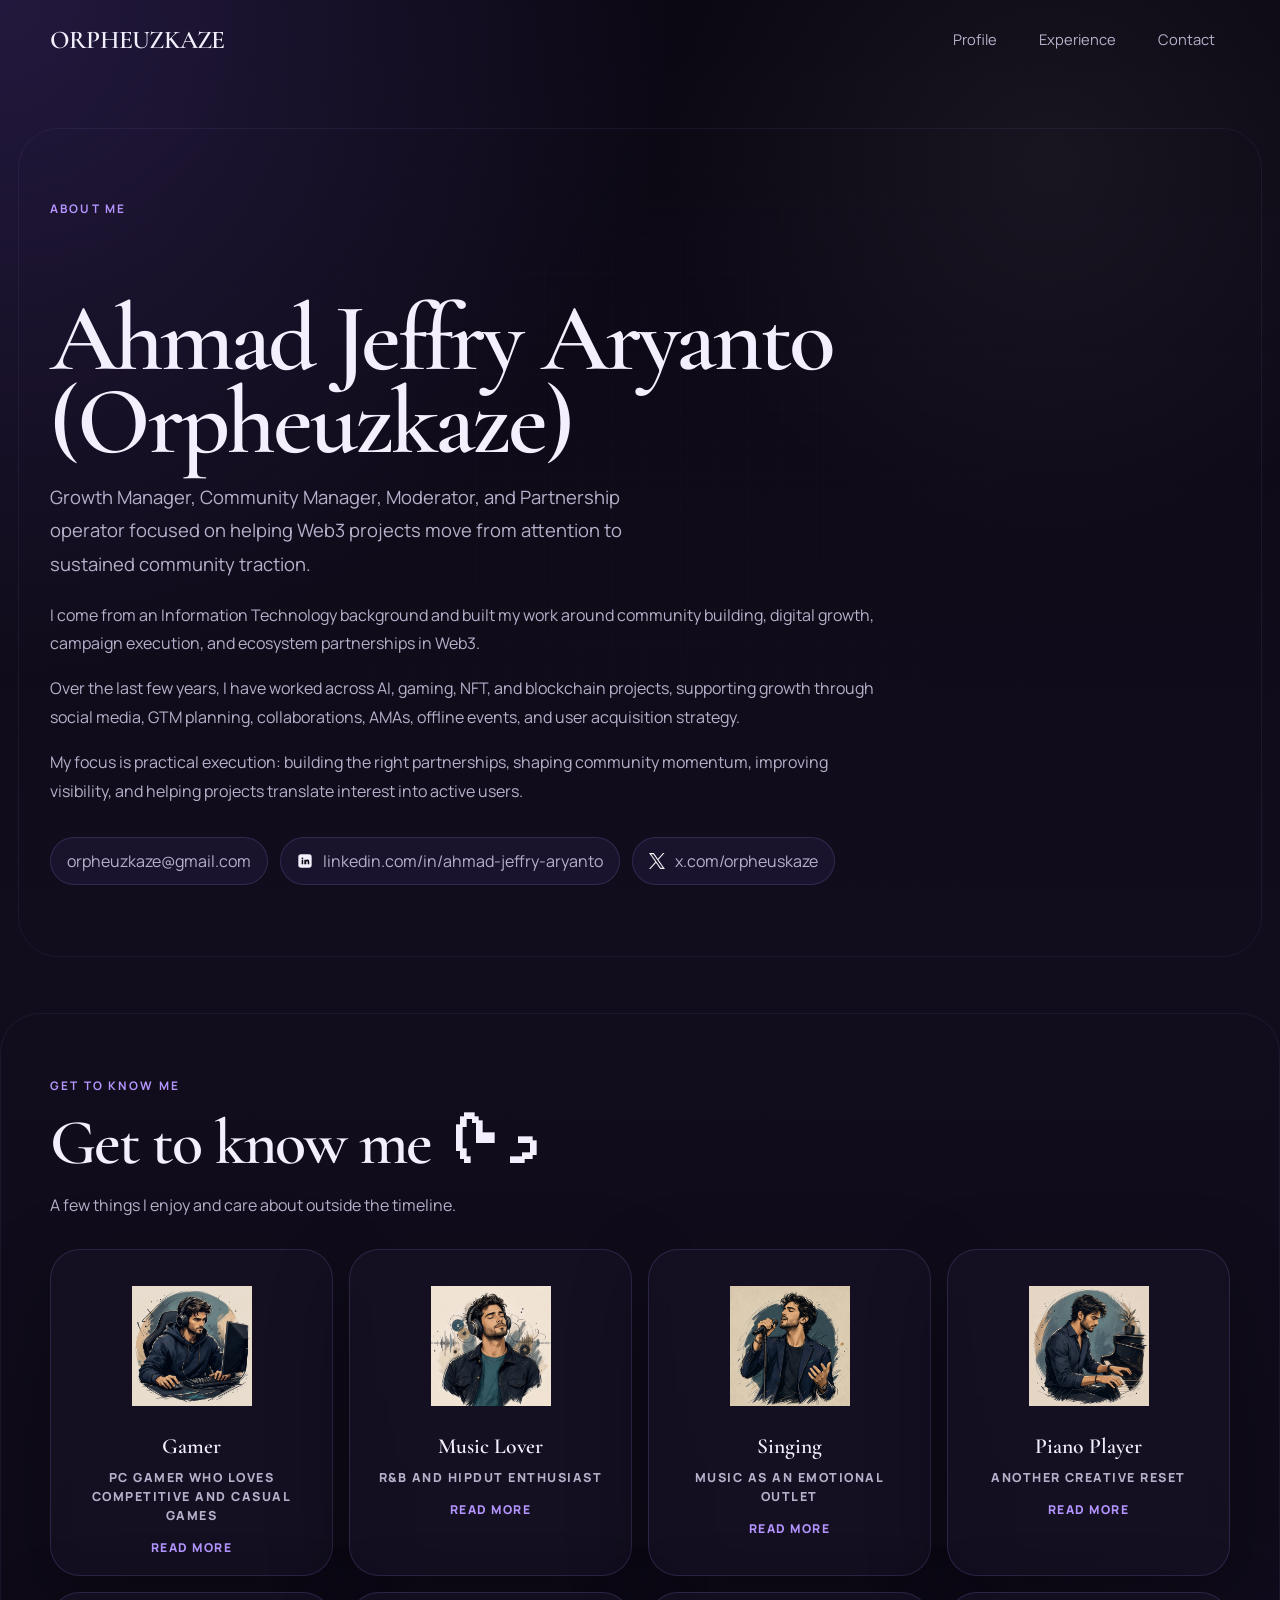
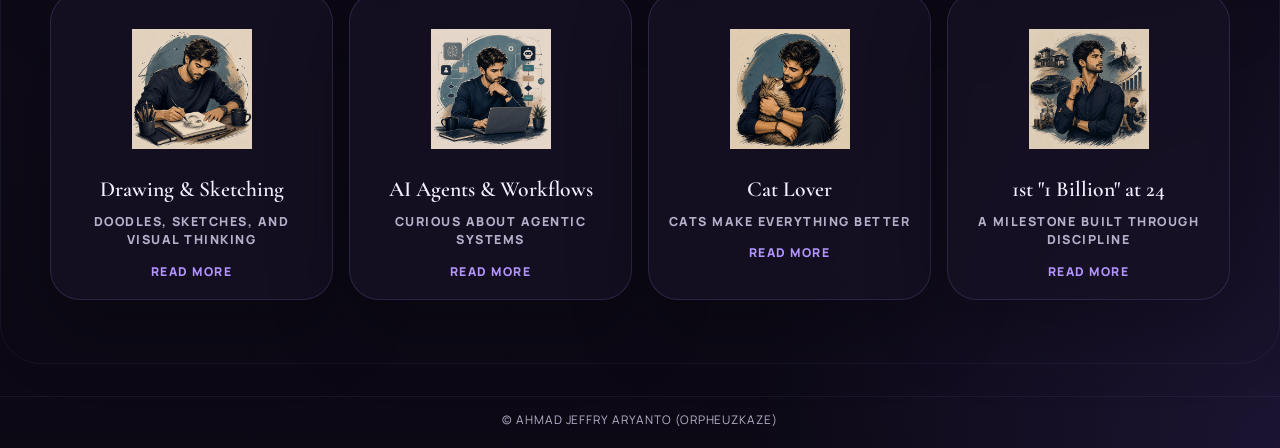
==== commit c0846f63: "Replace get to know me illustrations" ====
--- a/profile.html
+++ b/profile.html
@@ -8,6 +8,26 @@
       name="description"
       content="More about Ahmad Jeffry Aryanto (Orpheuzkaze), including profile, focus areas, and background."
     />
+    <meta name="robots" content="index, follow" />
+    <meta name="author" content="Ahmad Jeffry Aryanto" />
+    <link rel="canonical" href="https://ahmadaryanto.com/profile.html" />
+    <meta property="og:type" content="profile" />
+    <meta property="og:site_name" content="Orpheuzkaze Portfolio" />
+    <meta property="og:title" content="About Ahmad Jeffry Aryanto" />
+    <meta
+      property="og:description"
+      content="More about Ahmad Jeffry Aryanto (Orpheuzkaze), including profile, focus areas, and background."
+    />
+    <meta property="og:url" content="https://ahmadaryanto.com/profile.html" />
+    <meta property="og:image" content="https://ahmadaryanto.com/assets/profile-picture.webp" />
+    <meta property="og:image:alt" content="Ahmad Jeffry Aryanto profile picture" />
+    <meta name="twitter:card" content="summary_large_image" />
+    <meta name="twitter:title" content="About Ahmad Jeffry Aryanto" />
+    <meta
+      name="twitter:description"
+      content="More about Ahmad Jeffry Aryanto (Orpheuzkaze), including profile, focus areas, and background."
+    />
+    <meta name="twitter:image" content="https://ahmadaryanto.com/assets/profile-picture.webp" />
     <link rel="preconnect" href="https://fonts.googleapis.com" />
     <link rel="preconnect" href="https://fonts.gstatic.com" crossorigin />
     <link
@@ -88,7 +108,7 @@
             <details class="beyond-card">
               <summary class="beyond-card__summary">
                 <span class="beyond-card__image-wrap">
-                  <img src="https://www.lintangkusuma.site/images/doodle-gaming.jpg" alt="Gamer doodle" class="beyond-card__image" loading="lazy" />
+                  <img src="./assets/get-to-know/gamer.jpg" alt="Gamer illustration" class="beyond-card__image" loading="lazy" />
                 </span>
                 <span class="beyond-card__title">Gamer</span>
                 <span class="beyond-card__short">PC gamer who loves competitive and casual games</span>
@@ -100,7 +120,7 @@
             <details class="beyond-card">
               <summary class="beyond-card__summary">
                 <span class="beyond-card__image-wrap">
-                  <img src="https://www.lintangkusuma.site/images/doodle-music.jpg" alt="Music lover doodle" class="beyond-card__image" loading="lazy" />
+                  <img src="./assets/get-to-know/music-lover.jpg" alt="Music lover illustration" class="beyond-card__image" loading="lazy" />
                 </span>
                 <span class="beyond-card__title">Music Lover</span>
                 <span class="beyond-card__short">R&amp;B and hipdut enthusiast</span>
@@ -112,7 +132,7 @@
             <details class="beyond-card">
               <summary class="beyond-card__summary">
                 <span class="beyond-card__image-wrap">
-                  <img src="https://www.lintangkusuma.site/images/doodle-singing.jpg" alt="Singing doodle" class="beyond-card__image" loading="lazy" />
+                  <img src="./assets/get-to-know/singing.jpg" alt="Singing illustration" class="beyond-card__image" loading="lazy" />
                 </span>
                 <span class="beyond-card__title">Singing</span>
                 <span class="beyond-card__short">Music as an emotional outlet</span>
@@ -124,7 +144,7 @@
             <details class="beyond-card">
               <summary class="beyond-card__summary">
                 <span class="beyond-card__image-wrap">
-                  <img src="https://www.lintangkusuma.site/images/doodle-piano.jpg" alt="Piano doodle" class="beyond-card__image" loading="lazy" />
+                  <img src="./assets/get-to-know/piano-player.jpg" alt="Piano player illustration" class="beyond-card__image" loading="lazy" />
                 </span>
                 <span class="beyond-card__title">Piano Player</span>
                 <span class="beyond-card__short">Another creative reset</span>
@@ -136,7 +156,7 @@
             <details class="beyond-card">
               <summary class="beyond-card__summary">
                 <span class="beyond-card__image-wrap">
-                  <img src="https://www.lintangkusuma.site/images/doodle-drawing.jpg" alt="Drawing doodle" class="beyond-card__image" loading="lazy" />
+                  <img src="./assets/get-to-know/drawing-sketching.jpg" alt="Drawing and sketching illustration" class="beyond-card__image" loading="lazy" />
                 </span>
                 <span class="beyond-card__title">Drawing &amp; Sketching</span>
                 <span class="beyond-card__short">Doodles, sketches, and visual thinking</span>
@@ -148,7 +168,7 @@
             <details class="beyond-card">
               <summary class="beyond-card__summary">
                 <span class="beyond-card__image-wrap">
-                  <img src="https://www.lintangkusuma.site/images/doodle-ai.jpg" alt="AI doodle" class="beyond-card__image" loading="lazy" />
+                  <img src="./assets/get-to-know/ai-agents-workflows.jpg" alt="AI agents and workflows illustration" class="beyond-card__image" loading="lazy" />
                 </span>
                 <span class="beyond-card__title">AI Agents &amp; Workflows</span>
                 <span class="beyond-card__short">Curious about agentic systems</span>
@@ -160,7 +180,7 @@
             <details class="beyond-card">
               <summary class="beyond-card__summary">
                 <span class="beyond-card__image-wrap">
-                  <img src="https://www.lintangkusuma.site/images/doodle-cat.jpg" alt="Cat doodle" class="beyond-card__image" loading="lazy" />
+                  <img src="./assets/get-to-know/cat-lover.jpg" alt="Cat lover illustration" class="beyond-card__image" loading="lazy" />
                 </span>
                 <span class="beyond-card__title">Cat Lover</span>
                 <span class="beyond-card__short">Cats make everything better</span>
@@ -172,7 +192,7 @@
             <details class="beyond-card">
               <summary class="beyond-card__summary">
                 <span class="beyond-card__image-wrap">
-                  <img src="https://www.lintangkusuma.site/images/doodle-milestone.jpg" alt="Milestone doodle" class="beyond-card__image" loading="lazy" />
+                  <img src="./assets/get-to-know/milestone.jpg" alt="Milestone illustration" class="beyond-card__image" loading="lazy" />
                 </span>
                 <span class="beyond-card__title">1st "1 Billion" at 24</span>
                 <span class="beyond-card__short">A milestone built through discipline</span>
--- a/styles.css
+++ b/styles.css
@@ -1427,6 +1427,36 @@
     padding: 16px;
   }
 
+  .beyond-card {
+    border-radius: 24px;
+  }
+
+  .beyond-card__summary {
+    gap: 10px;
+    padding: 16px;
+  }
+
+  .beyond-card__image-wrap {
+    min-height: 132px;
+    border-radius: 18px;
+  }
+
+  .beyond-card__title {
+    font-size: 1.2rem;
+  }
+
+  .beyond-card__short,
+  .beyond-card__toggle {
+    font-size: 0.68rem;
+    letter-spacing: 0.1em;
+  }
+
+  .beyond-card__detail {
+    padding: 0 16px 16px;
+    font-size: 0.88rem;
+    line-height: 1.65;
+  }
+
   h1 {
     font-size: clamp(3.2rem, 17vw, 4.8rem);
     line-height: 0.9;
@@ -1453,6 +1483,11 @@
     font-size: 0.98rem;
   }
 
+  .experience-summary {
+    font-size: 0.96rem;
+    line-height: 1.75;
+  }
+
   .contact-row {
     gap: 10px;
   }
@@ -1466,6 +1501,10 @@
     width: 100%;
     justify-content: center;
     padding: 12px 16px;
+  }
+
+  .social-link {
+    gap: 8px;
   }
 
   .role-card,
@@ -1557,6 +1596,18 @@
     gap: 24px;
   }
 
+  .site-nav {
+    grid-template-columns: 1fr;
+  }
+
+  .profile-lead,
+  .body-text,
+  .experience-summary,
+  .hero-text {
+    font-size: 0.94rem;
+    line-height: 1.7;
+  }
+
   .contact-row {
     margin-top: 24px;
   }
@@ -1578,9 +1629,26 @@
     line-height: 1.05;
   }
 
+  .beyond-card {
+    border-radius: 20px;
+  }
+
+  .beyond-card__summary {
+    padding: 14px;
+  }
+
+  .beyond-card__image-wrap {
+    min-height: 120px;
+    border-radius: 16px;
+  }
+
   .marquee-logo-card {
     flex-basis: 156px;
     min-height: 98px;
+  }
+
+  .beyond-card__detail {
+    padding: 0 14px 14px;
   }
 }
 
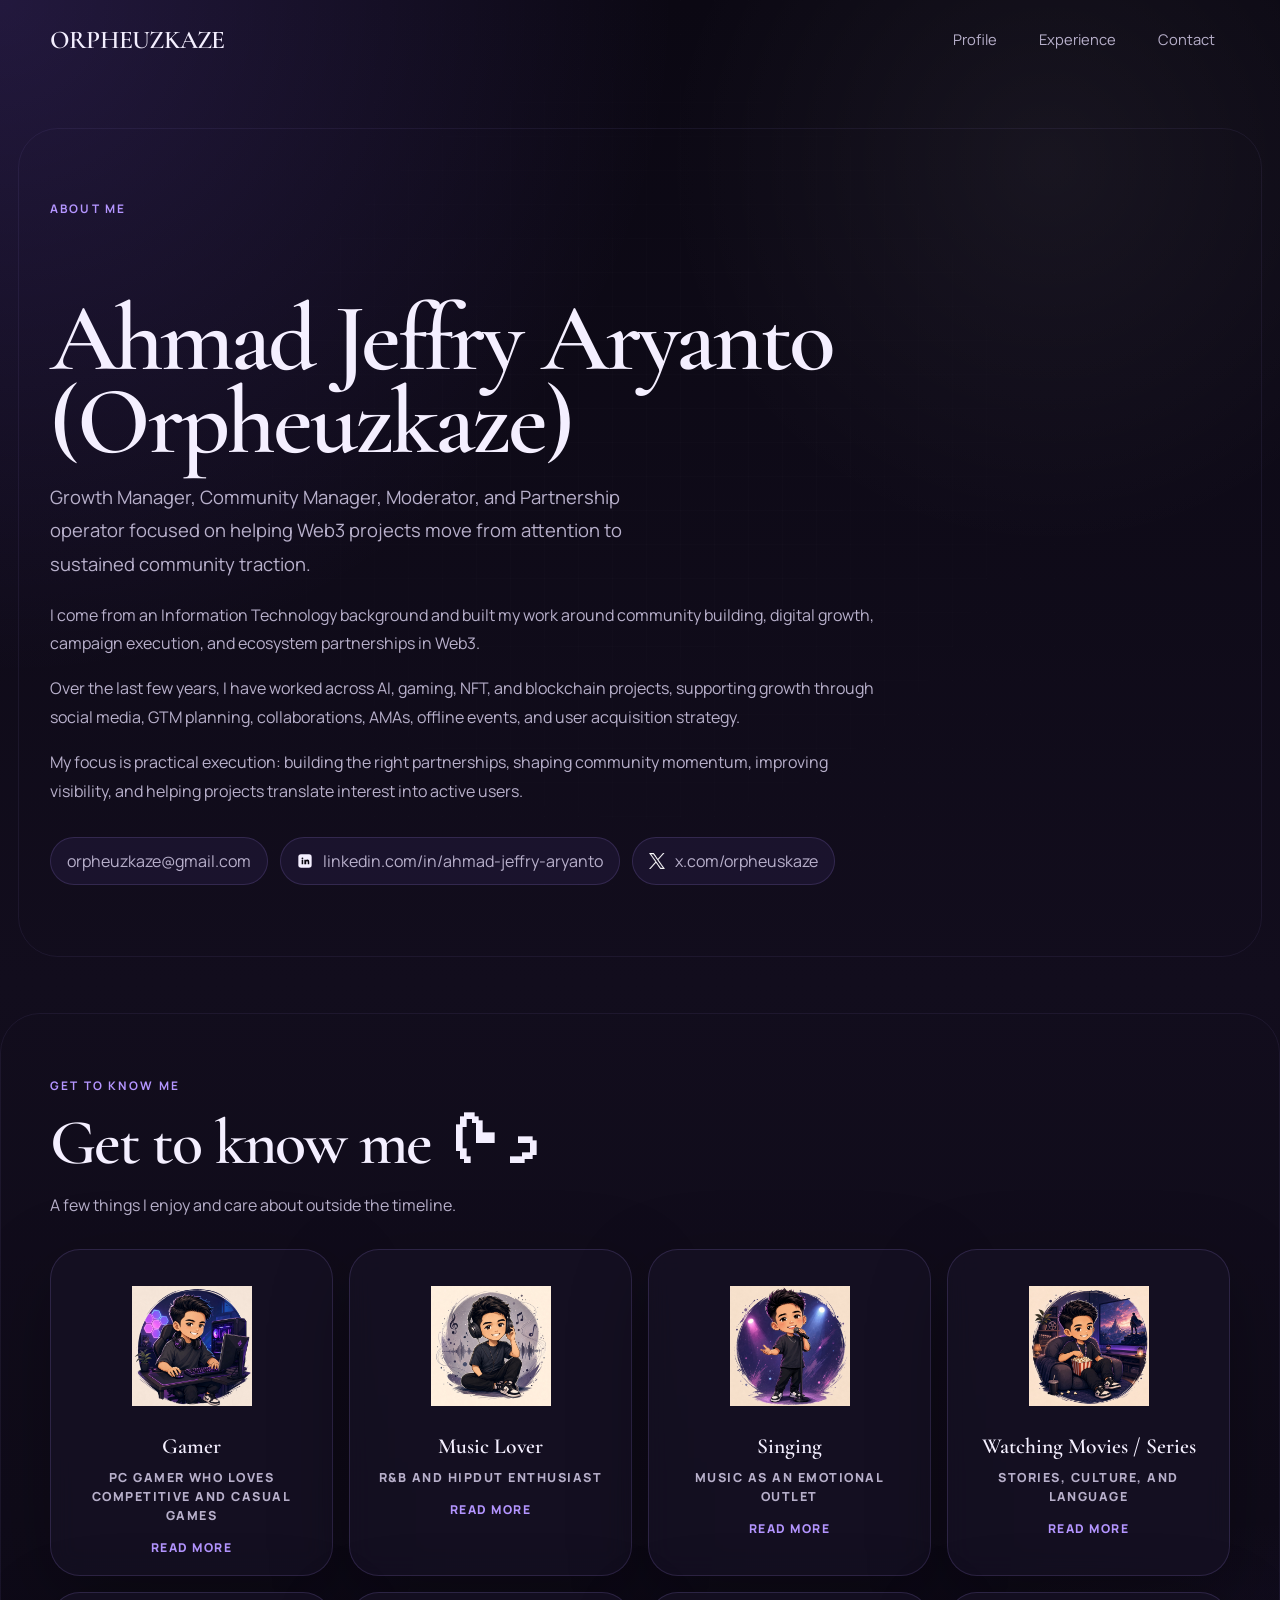
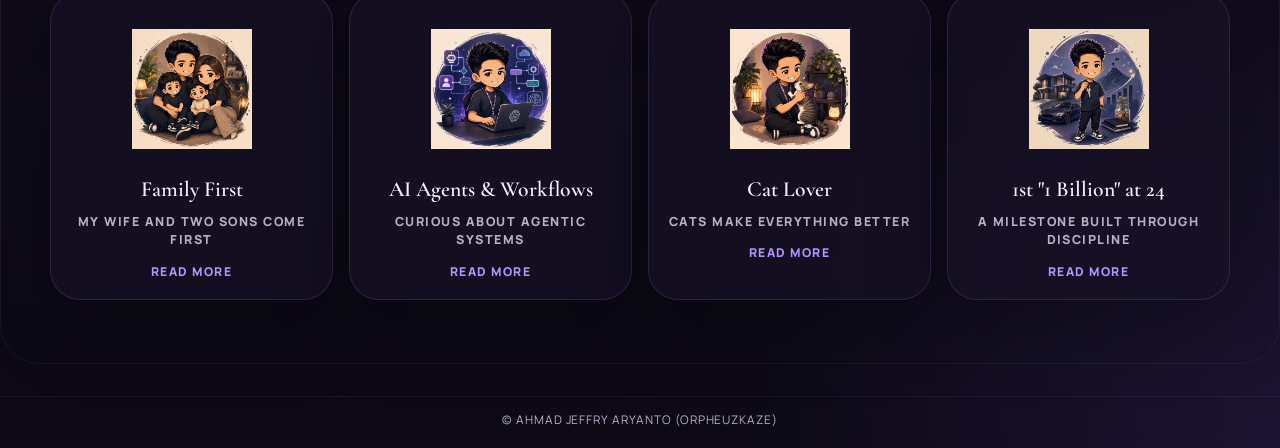
==== commit b610cf02: "Update get to know me family and movies cards" ====
--- a/profile.html
+++ b/profile.html
@@ -144,25 +144,25 @@
             <details class="beyond-card">
               <summary class="beyond-card__summary">
                 <span class="beyond-card__image-wrap">
-                  <img src="./assets/get-to-know/piano-player.jpg" alt="Piano player illustration" class="beyond-card__image" loading="lazy" />
-                </span>
-                <span class="beyond-card__title">Piano Player</span>
-                <span class="beyond-card__short">Another creative reset</span>
-                <span class="beyond-card__toggle">Read more</span>
-              </summary>
-              <p class="beyond-card__detail">Playing piano gives me another creative outlet away from screens. It helps me slow down, focus, and recharge.</p>
-            </details>
-
-            <details class="beyond-card">
-              <summary class="beyond-card__summary">
-                <span class="beyond-card__image-wrap">
-                  <img src="./assets/get-to-know/drawing-sketching.jpg" alt="Drawing and sketching illustration" class="beyond-card__image" loading="lazy" />
-                </span>
-                <span class="beyond-card__title">Drawing &amp; Sketching</span>
-                <span class="beyond-card__short">Doodles, sketches, and visual thinking</span>
-                <span class="beyond-card__toggle">Read more</span>
-              </summary>
-              <p class="beyond-card__detail">I like drawing and sketching casually. It helps me clear my head and think about ideas from a different visual angle.</p>
+                  <img src="./assets/get-to-know/watching-movies-series.jpg" alt="Watching movies and series illustration" class="beyond-card__image" loading="lazy" />
+                </span>
+                <span class="beyond-card__title">Watching Movies / Series</span>
+                <span class="beyond-card__short">Stories, culture, and language</span>
+                <span class="beyond-card__toggle">Read more</span>
+              </summary>
+              <p class="beyond-card__detail">Watching movies helps me unwind while also letting me appreciate different cultures and languages. My all-time favorite movie is Interstellar, and my favorite anime is Shingeki no Kyojin.</p>
+            </details>
+
+            <details class="beyond-card">
+              <summary class="beyond-card__summary">
+                <span class="beyond-card__image-wrap">
+                  <img src="./assets/get-to-know/family-first.jpg" alt="Family first illustration" class="beyond-card__image" loading="lazy" />
+                </span>
+                <span class="beyond-card__title">Family First</span>
+                <span class="beyond-card__short">My wife and two sons come first</span>
+                <span class="beyond-card__toggle">Read more</span>
+              </summary>
+              <p class="beyond-card__detail">Family always comes first for me. Spending time with my wife and our two sons keeps me grounded, gives me purpose, and reminds me what truly matters beyond work.</p>
             </details>
 
             <details class="beyond-card">
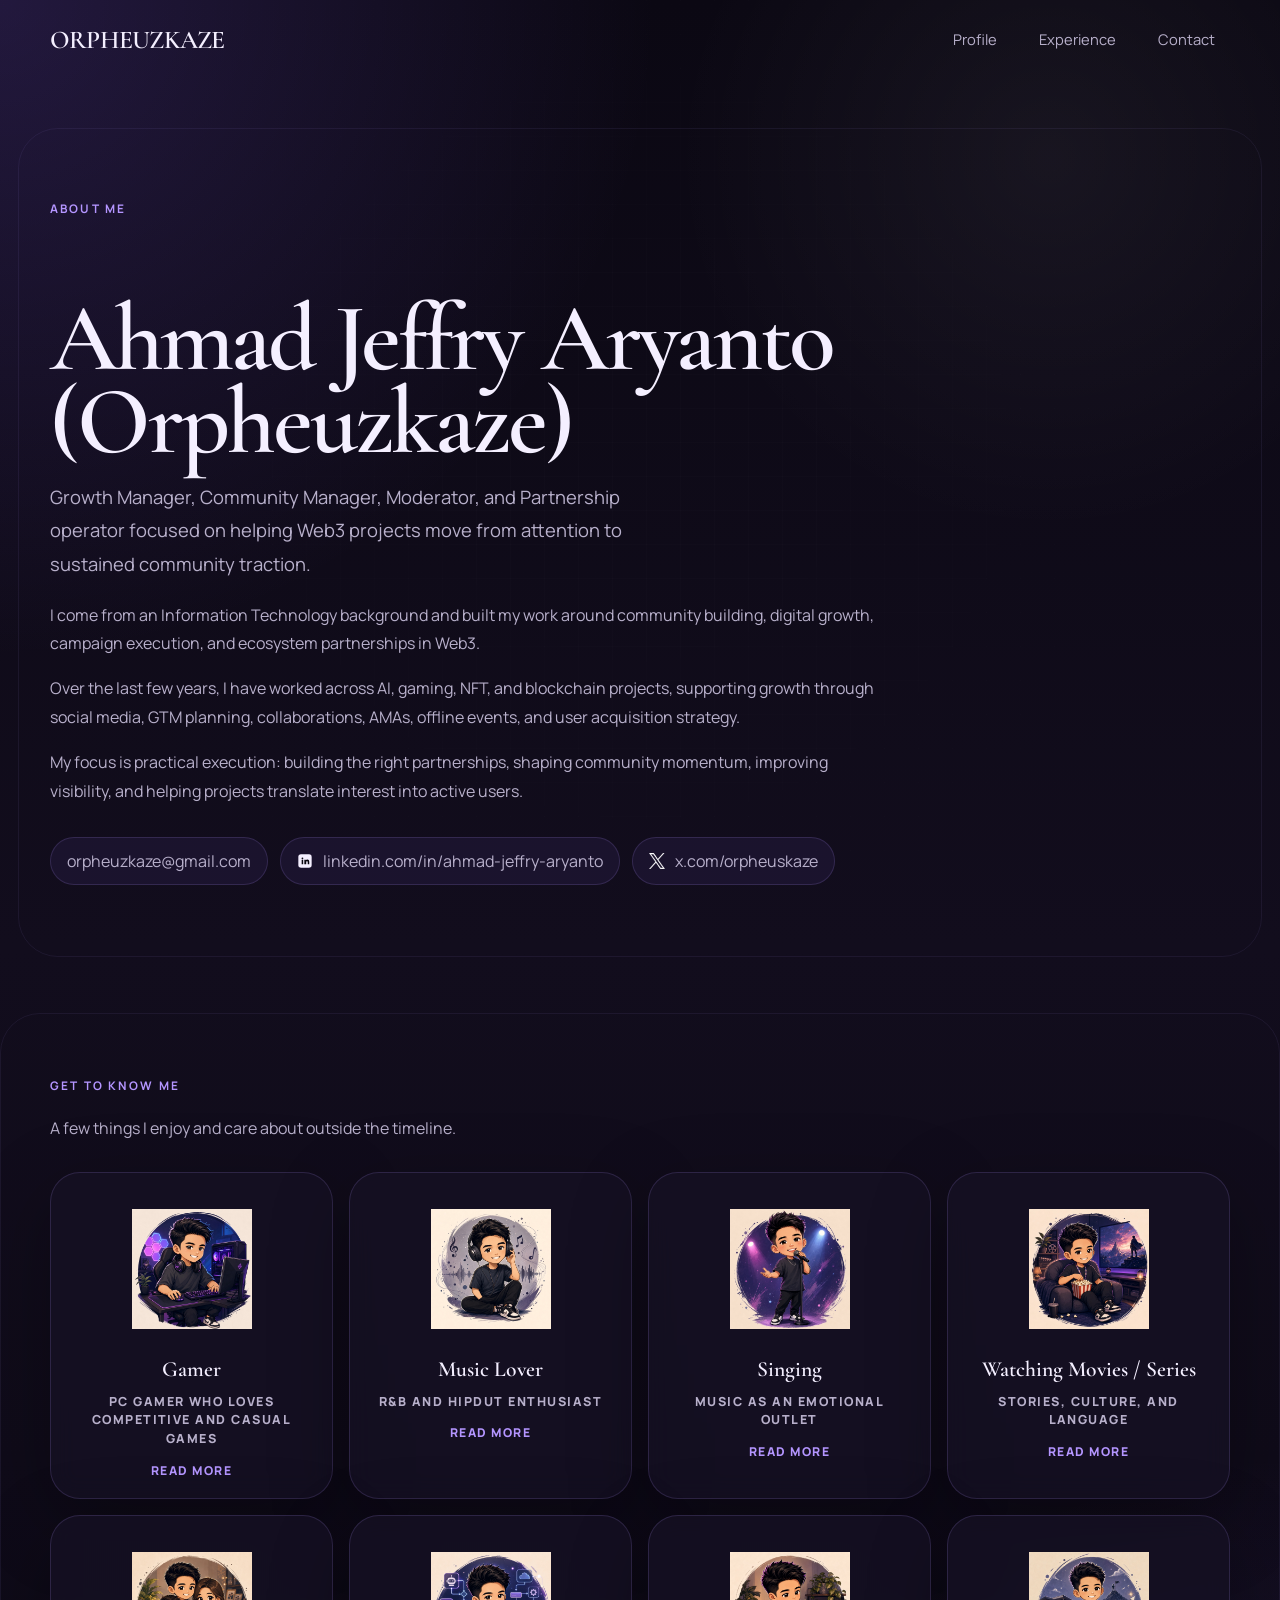
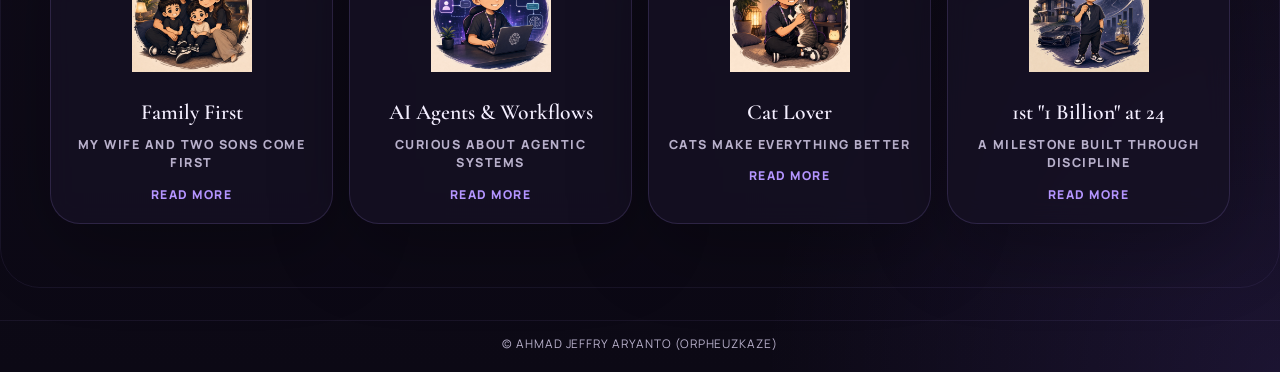
==== commit 3feda22d: "Remove get to know me section heading" ====
--- a/profile.html
+++ b/profile.html
@@ -101,7 +101,6 @@
       <section class="section">
         <div class="container">
           <p class="eyebrow">Get To Know Me</p>
-          <h2>Get to know me ᢉ𐭩</h2>
           <p class="experience-summary">A few things I enjoy and care about outside the timeline.</p>
 
           <div class="beyond-grid">
